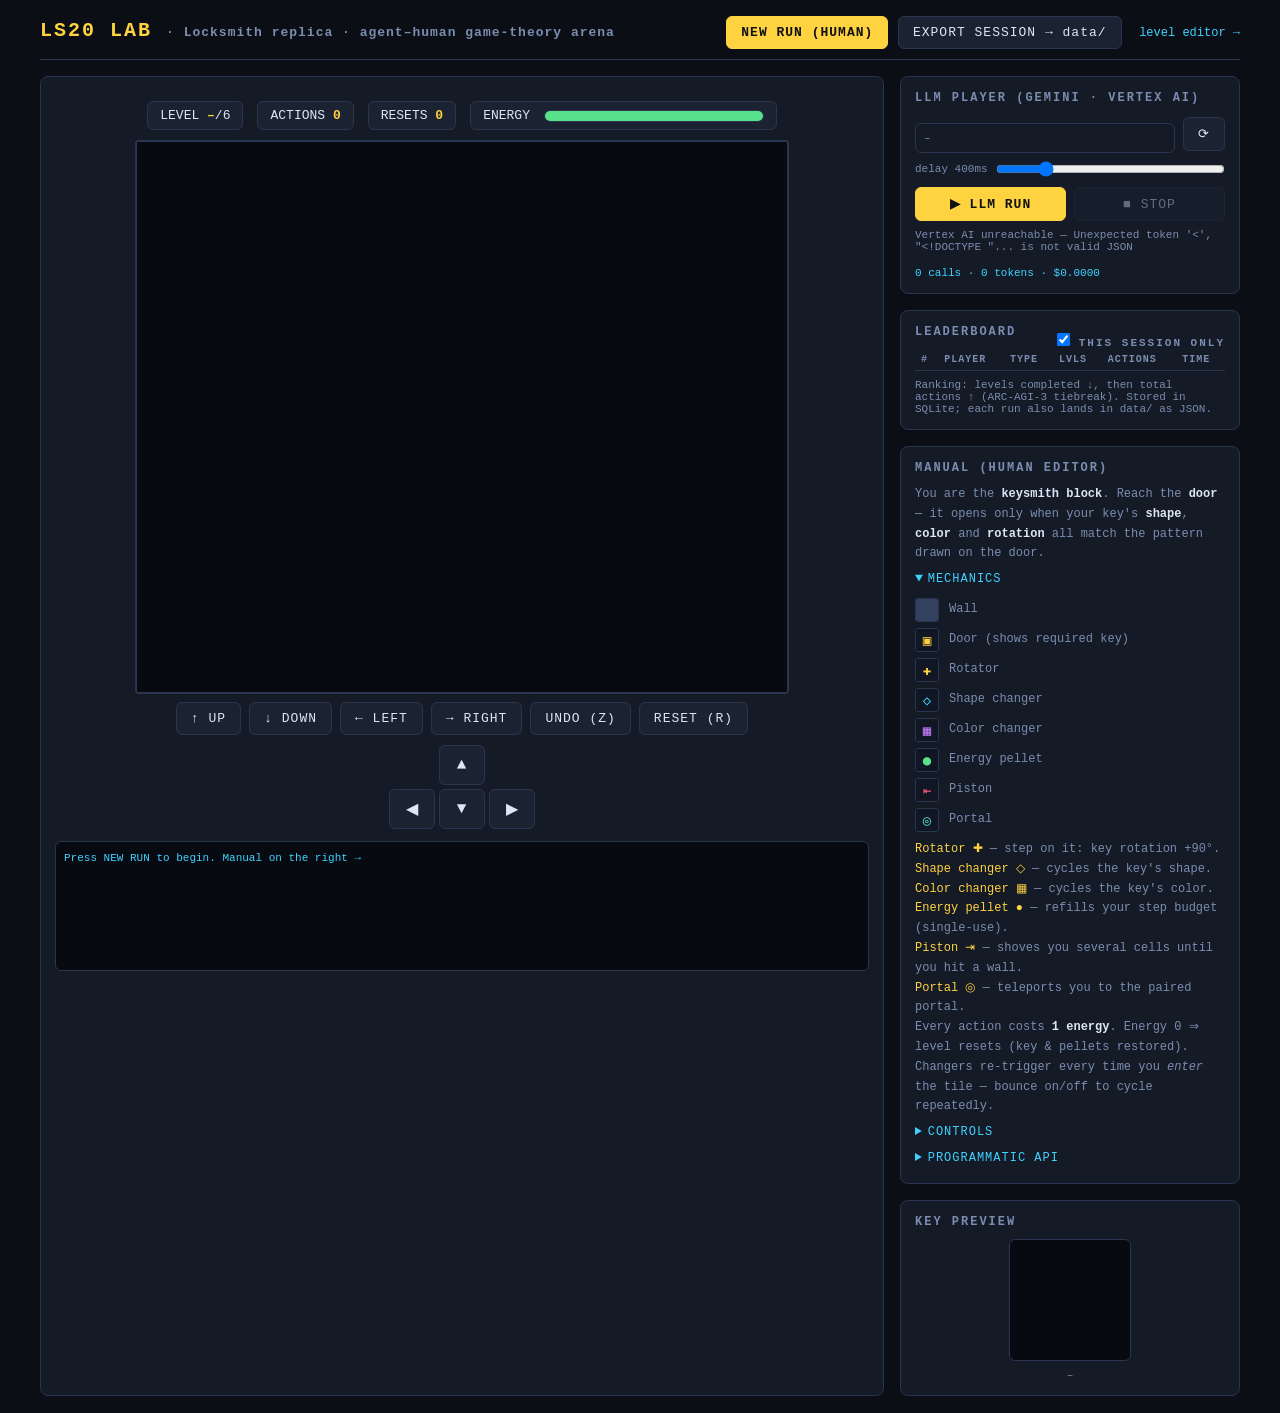
==== src/static/index.html @ 27079bb3 "Add LS20 Lab source, docs, and .gitignore Game arena (Flask server, engine, editor), level pack, and" ====
<!DOCTYPE html>
<html lang="en">
<head>
<meta charset="UTF-8">
<meta name="viewport" content="width=device-width, initial-scale=1.0">
<title>LS20 Lab — Locksmith Replica · Human vs LLM Arena</title>
<link rel="stylesheet" href="style.css">
</head>
<body>
<div class="wrap">
  <header>
    <h1>LS20&nbsp;LAB <span>· Locksmith replica · agent–human game-theory arena</span></h1>
    <div>
      <button id="btnNewRun" class="primary">NEW RUN (HUMAN)</button>
      <button id="btnExport">EXPORT SESSION → data/</button>
      <a class="nav" href="editor.html" style="color:var(--accent2);text-decoration:none;font-size:12px;margin-left:8px">level editor →</a>
    </div>
  </header>

  <div class="panel">
    <div class="hud">
      <div class="chip">LEVEL <b id="hudLevel">–</b>/<span id="hudMax">6</span></div>
      <div class="chip">ACTIONS <b id="hudActions">0</b></div>
      <div class="chip">RESETS <b id="hudResets">0</b></div>
      <div class="chip">ENERGY <div id="energybar" style="display:inline-block;vertical-align:middle;margin-left:6px;"><div id="energyfill"></div></div></div>
    </div>
    <canvas id="board" width="650" height="550"></canvas>
    <div class="controls">
      <button data-act="UP">↑ UP</button><button data-act="DOWN">↓ DOWN</button>
      <button data-act="LEFT">← LEFT</button><button data-act="RIGHT">→ RIGHT</button>
      <button id="btnUndo">UNDO (Z)</button><button id="btnReset">RESET (R)</button>
    </div>
    <div class="dpad">
      <button class="u" data-act="UP">▲</button><button class="l" data-act="LEFT">◀</button>
      <button class="d" data-act="DOWN">▼</button><button class="r" data-act="RIGHT">▶</button>
    </div>
    <div id="log" style="margin-top:12px"></div>
  </div>

  <div class="right-col">
    <div class="panel">
      <h2>LLM Player (Gemini · Vertex AI)</h2>
      <div style="display:flex;gap:8px;align-items:center;flex-wrap:wrap">
        <div id="olModelLabel" class="small" style="flex:1;min-width:140px;padding:8px;border:1px solid var(--line);border-radius:6px">–</div>
        <button id="olRefresh" title="recheck Vertex AI status">⟳</button>
      </div>
      <div style="display:flex;gap:8px;margin-top:8px;align-items:center">
        <label class="small" style="margin:0">delay <span id="olDelayVal">400</span>ms</label>
        <input id="olDelay" type="range" min="0" max="2000" step="100" value="400" style="flex:1">
      </div>
      <div style="display:flex;gap:8px;margin-top:10px">
        <button id="olStart" class="primary" style="flex:1">▶ LLM RUN</button>
        <button id="olStop" disabled style="flex:1">■ STOP</button>
      </div>
      <div class="small" id="olStatus">Vertex AI status: checking…</div>
      <div class="small" id="olThought" style="max-height:64px;overflow:hidden;color:var(--accent2)"></div>
      <div class="small" id="olUsage" style="margin-top:6px;color:var(--accent2)">0 calls · 0 tokens · $0.0000</div>
    </div>

    <div class="panel">
      <h2>Leaderboard <label class="small" style="float:right"><input type="checkbox" id="lbSession" checked> this session only</label></h2>
      <table id="lb"><thead><tr><th>#</th><th>Player</th><th>Type</th><th>Lvls</th><th>Actions</th><th>Time</th></tr></thead><tbody></tbody></table>
      <div class="small">Ranking: levels completed ↓, then total actions ↑ (ARC-AGI-3 tiebreak). Stored in SQLite; each run also lands in <code>data/</code> as JSON.</div>
    </div>

    <div class="panel">
      <h2>Manual (human editor)</h2>
      <div class="manual">
        You are the <b>keysmith block</b>. Reach the <b>door</b> — it opens only when your key's
        <b>shape</b>, <b>color</b> and <b>rotation</b> all match the pattern drawn on the door.
        <details open><summary>MECHANICS</summary>
          <div class="legend" id="legend"></div>
          <div style="margin-top:8px">
            <span class="k">Rotator ✚</span> — step on it: key rotation +90°.<br>
            <span class="k">Shape changer ◇</span> — cycles the key's shape.<br>
            <span class="k">Color changer ▦</span> — cycles the key's color.<br>
            <span class="k">Energy pellet ●</span> — refills your step budget (single-use).<br>
            <span class="k">Piston ⇥</span> — shoves you several cells until you hit a wall.<br>
            <span class="k">Portal ◎</span> — teleports you to the paired portal.<br>
            Every action costs <b>1 energy</b>. Energy 0 ⇒ level resets (key & pellets restored).
            Changers re-trigger every time you <i>enter</i> the tile — bounce on/off to cycle repeatedly.
          </div>
        </details>
        <details><summary>CONTROLS</summary>
          Arrow keys / WASD / buttons. <b>Z</b> undo · <b>R</b> reset level.
        </details>
        <details><summary>PROGRAMMATIC API</summary>
          <code>window.LS20.getState()</code> → JSON observation<br>
          <code>window.LS20.step("UP")</code> → {frame, result}<br>
          <code>window.LS20.startRun(name, "llm", model)</code>,
          <code>window.LS20.reset()</code>
        </details>
      </div>
    </div>

    <div class="panel">
      <h2>Key preview</h2>
      <canvas id="keyPreview" width="120" height="120" style="display:block;margin:0 auto;border:1px solid var(--line);border-radius:6px;background:var(--void)"></canvas>
      <div class="small" style="text-align:center" id="keyDesc">–</div>
    </div>
  </div>
</div>

<dialog id="dlgStart">
  <h2 style="color:var(--accent);letter-spacing:2px;margin-bottom:12px">NEW HUMAN RUN</h2>
  <label>Player name</label>
  <input id="inName" placeholder="e.g. Olek" maxlength="24">
  <div style="display:flex;gap:8px;justify-content:flex-end">
    <button id="btnCancel">Cancel</button><button id="btnGo" class="primary">Start</button>
  </div>
</dialog>

<dialog id="dlgWin">
  <h2 style="color:var(--good);letter-spacing:2px;margin-bottom:12px">RUN COMPLETE 🎉</h2>
  <div id="winStats" style="line-height:1.8;font-size:14px"></div>
  <div style="display:flex;gap:8px;justify-content:flex-end;margin-top:14px">
    <button id="btnWinClose" class="primary">Close</button>
  </div>
</dialog>

<script src="shapes.js"></script>
<script src="engine.js"></script>
<script src="client.js"></script>
</body>
</html>
---- src/static/style.css ----
:root{
    --bg:#0b0e14; --panel:#141a26; --panel2:#1b2333; --line:#2a3550;
    --ink:#dce6f5; --dim:#7b8db0; --accent:#ffd23f; --accent2:#3fd2ff;
    --good:#59e08b; --bad:#ff5d73;
    --c0:#e8534a; --c1:#4a90e8; --c2:#59e08b; --c3:#e8b84a;
    --wall:#33415e; --floor:#101624; --void:#070a10;
    font-family:"Courier New", ui-monospace, monospace;
  }
  *{box-sizing:border-box; margin:0; padding:0;}
  body{background:var(--bg); color:var(--ink); min-height:100vh; padding:16px;}
  h1{font-size:20px; letter-spacing:2px; color:var(--accent);}
  h1 span{color:var(--dim); font-size:13px; letter-spacing:1px;}
  .wrap{max-width:1200px; margin:0 auto; display:grid; grid-template-columns:minmax(420px,1fr) 340px; gap:16px;}
  header{grid-column:1/-1; display:flex; justify-content:space-between; align-items:baseline; border-bottom:1px solid var(--line); padding-bottom:10px;}
  .panel{background:var(--panel); border:1px solid var(--line); border-radius:8px; padding:14px;}
  .panel h2{font-size:12px; letter-spacing:2px; text-transform:uppercase; color:var(--dim); margin-bottom:10px;}
  #board{display:block; margin:0 auto; image-rendering:pixelated; background:var(--void); border:2px solid var(--line); border-radius:4px; max-width:100%;}
  .hud{display:flex; gap:14px; justify-content:center; align-items:center; margin:10px 0; flex-wrap:wrap;}
  .hud .chip{background:var(--panel2); border:1px solid var(--line); border-radius:6px; padding:6px 12px; font-size:13px;}
  .hud .chip b{color:var(--accent);}
  #energybar{width:220px; height:12px; background:var(--panel2); border:1px solid var(--line); border-radius:6px; overflow:hidden;}
  #energyfill{height:100%; background:var(--good); width:100%; transition:width .12s;}
  .controls{display:flex; gap:8px; justify-content:center; flex-wrap:wrap; margin-top:8px;}
  button{font-family:inherit; background:var(--panel2); color:var(--ink); border:1px solid var(--line); border-radius:6px; padding:8px 14px; cursor:pointer; font-size:13px; letter-spacing:1px;}
  button:hover{border-color:var(--accent); color:var(--accent);}
  button.primary{background:var(--accent); color:#111; border-color:var(--accent); font-weight:bold;}
  button.primary:hover{filter:brightness(1.1); color:#111;}
  button:disabled{opacity:.4; cursor:not-allowed;}
  .dpad{display:grid; grid-template-columns:repeat(3,46px); grid-template-rows:repeat(2,40px); gap:4px; justify-content:center; margin-top:10px;}
  .dpad button{padding:0; font-size:16px;}
  .dpad .u{grid-column:2; grid-row:1;} .dpad .l{grid-column:1; grid-row:2;}
  .dpad .d{grid-column:2; grid-row:2;} .dpad .r{grid-column:3; grid-row:2;}
  table{width:100%; border-collapse:collapse; font-size:12px;}
  th,td{padding:5px 6px; text-align:left; border-bottom:1px solid var(--line);}
  th{color:var(--dim); text-transform:uppercase; font-size:10px; letter-spacing:1px;}
  tr.me td{color:var(--accent);}
  .tag{display:inline-block; padding:1px 6px; border-radius:4px; font-size:10px; letter-spacing:1px;}
  .tag.human{background:#1f3b2b; color:var(--good);} .tag.llm{background:#3b1f2b; color:var(--bad);}
  #log{height:130px; overflow-y:auto; background:var(--void); border:1px solid var(--line); border-radius:6px; padding:8px; font-size:11px; color:var(--dim); line-height:1.5;}
  #log .ev{color:var(--accent2);} #log .win{color:var(--good);} #log .die{color:var(--bad);}
  .manual{font-size:12px; line-height:1.65; color:var(--dim);}
  .manual b{color:var(--ink);}
  .manual .k{color:var(--accent);}
  details{margin-top:6px;} summary{cursor:pointer; color:var(--accent2); font-size:12px; letter-spacing:1px;}
  .legend{display:grid; grid-template-columns:24px 1fr; gap:6px 10px; align-items:center; margin-top:8px;}
  .legend canvas{border:1px solid var(--line); border-radius:3px;}
  dialog{background:var(--panel); color:var(--ink); border:1px solid var(--accent); border-radius:10px; padding:24px; max-width:420px;}
  dialog::backdrop{background:rgba(0,0,0,.75);}
  dialog input, dialog select{width:100%; margin:6px 0 14px; padding:8px; background:var(--void); border:1px solid var(--line); border-radius:6px; color:var(--ink); font-family:inherit;}
  .right-col{display:flex; flex-direction:column; gap:16px;}
  .small{font-size:11px; color:var(--dim); margin-top:8px;}
  @media(max-width:820px){.wrap{grid-template-columns:1fr;}}
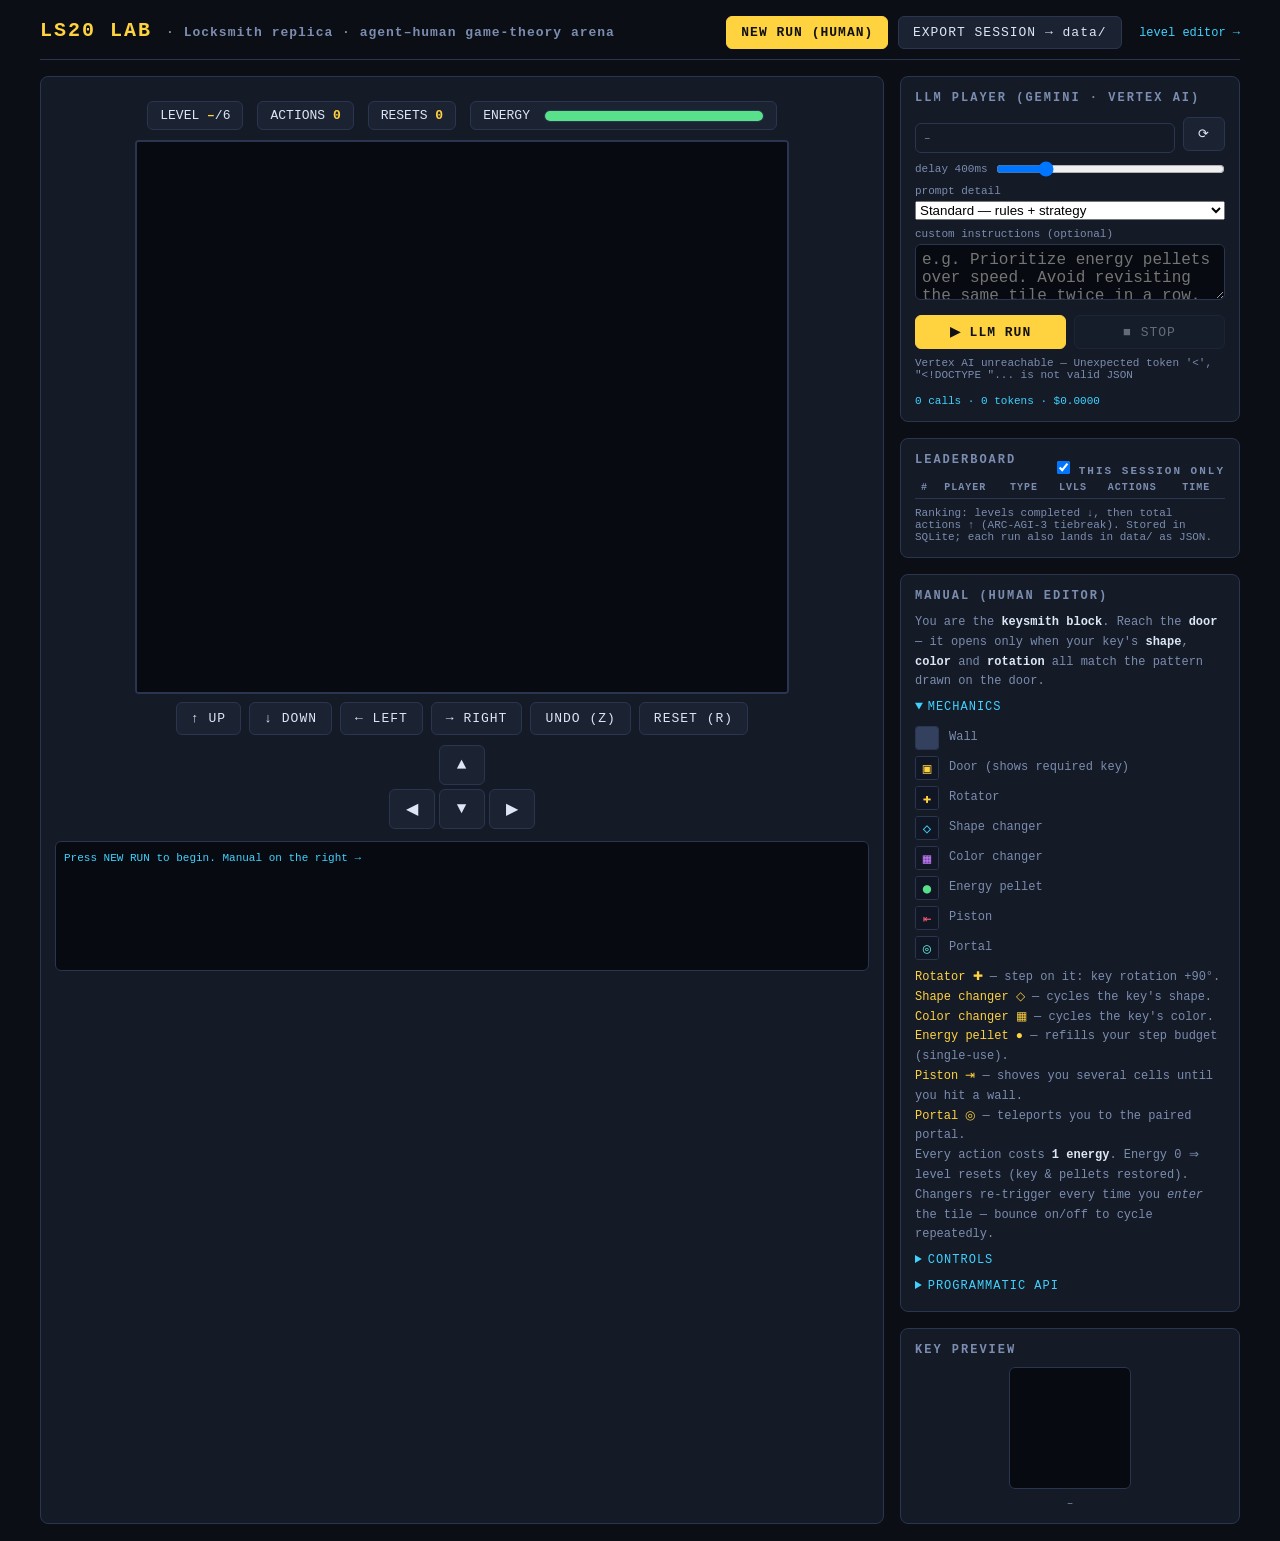
==== commit 3ef015cd: "Add LLM prompt presets, operator custom instructions, and visible thoughts Prompt detail now has 3 p" ====
--- a/src/static/index.html
+++ b/src/static/index.html
@@ -48,12 +48,25 @@
         <label class="small" style="margin:0">delay <span id="olDelayVal">400</span>ms</label>
         <input id="olDelay" type="range" min="0" max="2000" step="100" value="400" style="flex:1">
       </div>
+      <div style="margin-top:8px">
+        <label class="small" style="margin:0 0 4px;display:block">prompt detail</label>
+        <select id="olPreset" style="width:100%">
+          <option value="minimal">Minimal — bare rules, terse</option>
+          <option value="standard" selected>Standard — rules + strategy</option>
+          <option value="detailed">Detailed — full strategy + caveats</option>
+        </select>
+      </div>
+      <div style="margin-top:8px">
+        <label class="small" style="margin:0 0 4px;display:block">custom instructions (optional)</label>
+        <textarea id="olCustomInstructions" placeholder="e.g. Prioritize energy pellets over speed. Avoid revisiting the same tile twice in a row."
+          style="width:100%;min-height:56px;resize:vertical;font:inherit;background:var(--void);color:inherit;border:1px solid var(--line);border-radius:6px;padding:6px"></textarea>
+      </div>
       <div style="display:flex;gap:8px;margin-top:10px">
         <button id="olStart" class="primary" style="flex:1">▶ LLM RUN</button>
         <button id="olStop" disabled style="flex:1">■ STOP</button>
       </div>
       <div class="small" id="olStatus">Vertex AI status: checking…</div>
-      <div class="small" id="olThought" style="max-height:64px;overflow:hidden;color:var(--accent2)"></div>
+      <div class="small" id="olThought" style="max-height:120px;overflow:auto;color:var(--accent2);white-space:pre-wrap"></div>
       <div class="small" id="olUsage" style="margin-top:6px;color:var(--accent2)">0 calls · 0 tokens · $0.0000</div>
     </div>
 
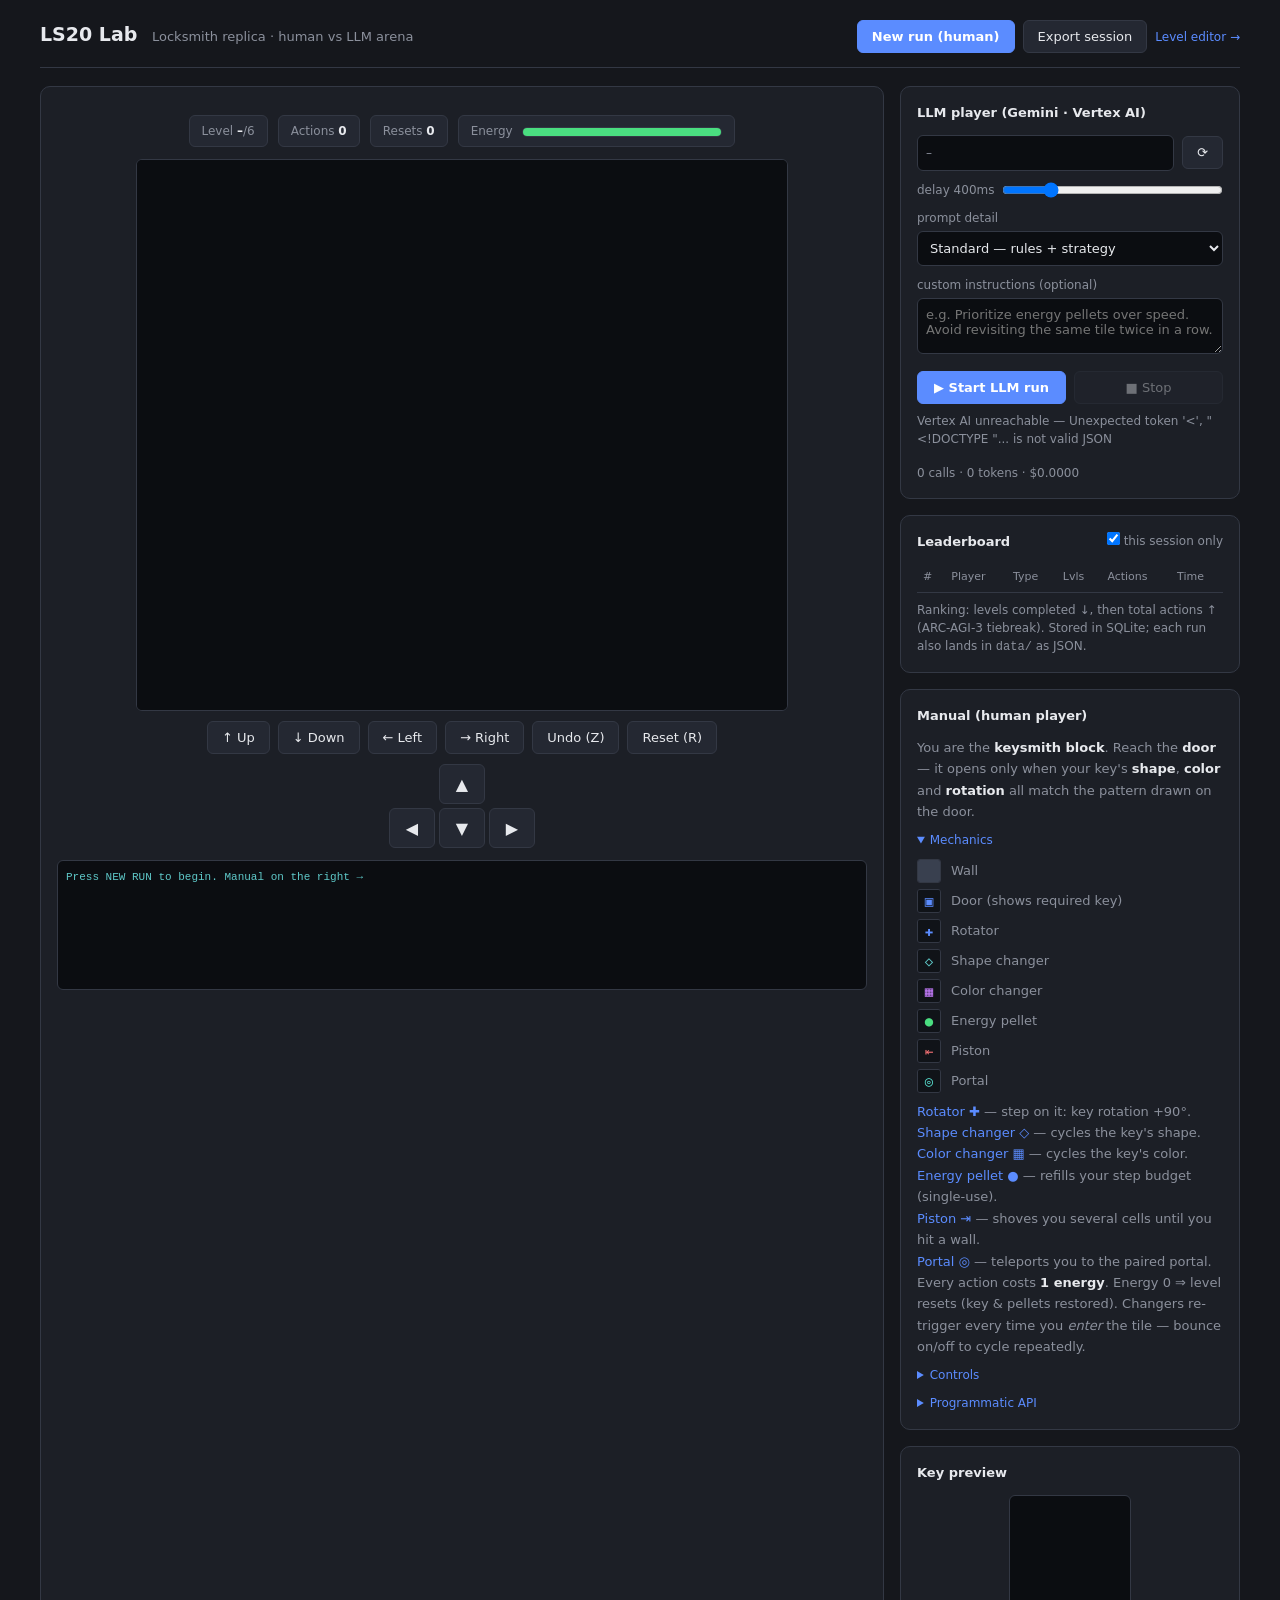
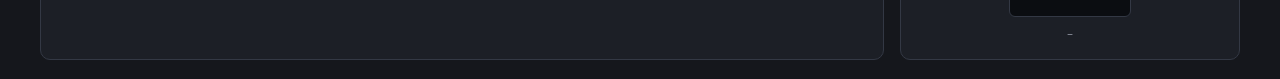
==== commit 6d28bf25: "Simplify visual design — neutral palette, no all-caps/letter-spacing Replaces the neon yellow/cyan t" ====
--- a/src/static/index.html
+++ b/src/static/index.html
@@ -9,79 +9,81 @@
 <body>
 <div class="wrap">
   <header>
-    <h1>LS20&nbsp;LAB <span>· Locksmith replica · agent–human game-theory arena</span></h1>
-    <div>
-      <button id="btnNewRun" class="primary">NEW RUN (HUMAN)</button>
-      <button id="btnExport">EXPORT SESSION → data/</button>
-      <a class="nav" href="editor.html" style="color:var(--accent2);text-decoration:none;font-size:12px;margin-left:8px">level editor →</a>
+    <h1>LS20 Lab <span>Locksmith replica · human vs LLM arena</span></h1>
+    <div class="row">
+      <button id="btnNewRun" class="primary">New run (human)</button>
+      <button id="btnExport">Export session</button>
+      <a class="link" href="editor.html">Level editor →</a>
     </div>
   </header>
 
   <div class="panel">
     <div class="hud">
-      <div class="chip">LEVEL <b id="hudLevel">–</b>/<span id="hudMax">6</span></div>
-      <div class="chip">ACTIONS <b id="hudActions">0</b></div>
-      <div class="chip">RESETS <b id="hudResets">0</b></div>
-      <div class="chip">ENERGY <div id="energybar" style="display:inline-block;vertical-align:middle;margin-left:6px;"><div id="energyfill"></div></div></div>
+      <div class="chip">Level <b id="hudLevel">–</b>/<span id="hudMax">6</span></div>
+      <div class="chip">Actions <b id="hudActions">0</b></div>
+      <div class="chip">Resets <b id="hudResets">0</b></div>
+      <div class="chip">Energy <div id="energybar"><div id="energyfill"></div></div></div>
     </div>
     <canvas id="board" width="650" height="550"></canvas>
     <div class="controls">
-      <button data-act="UP">↑ UP</button><button data-act="DOWN">↓ DOWN</button>
-      <button data-act="LEFT">← LEFT</button><button data-act="RIGHT">→ RIGHT</button>
-      <button id="btnUndo">UNDO (Z)</button><button id="btnReset">RESET (R)</button>
+      <button data-act="UP">↑ Up</button><button data-act="DOWN">↓ Down</button>
+      <button data-act="LEFT">← Left</button><button data-act="RIGHT">→ Right</button>
+      <button id="btnUndo">Undo (Z)</button><button id="btnReset">Reset (R)</button>
     </div>
     <div class="dpad">
       <button class="u" data-act="UP">▲</button><button class="l" data-act="LEFT">◀</button>
       <button class="d" data-act="DOWN">▼</button><button class="r" data-act="RIGHT">▶</button>
     </div>
-    <div id="log" style="margin-top:12px"></div>
+    <div id="log"></div>
   </div>
 
   <div class="right-col">
     <div class="panel">
-      <h2>LLM Player (Gemini · Vertex AI)</h2>
-      <div style="display:flex;gap:8px;align-items:center;flex-wrap:wrap">
-        <div id="olModelLabel" class="small" style="flex:1;min-width:140px;padding:8px;border:1px solid var(--line);border-radius:6px">–</div>
+      <h2>LLM player (Gemini · Vertex AI)</h2>
+      <div class="row">
+        <div id="olModelLabel" class="box small grow" style="margin-top:0">–</div>
         <button id="olRefresh" title="recheck Vertex AI status">⟳</button>
       </div>
-      <div style="display:flex;gap:8px;margin-top:8px;align-items:center">
-        <label class="small" style="margin:0">delay <span id="olDelayVal">400</span>ms</label>
-        <input id="olDelay" type="range" min="0" max="2000" step="100" value="400" style="flex:1">
+      <div class="row">
+        <label class="small" style="margin-top:0">delay <span id="olDelayVal">400</span>ms</label>
+        <input id="olDelay" class="grow" type="range" min="0" max="2000" step="100" value="400">
       </div>
-      <div style="margin-top:8px">
-        <label class="small" style="margin:0 0 4px;display:block">prompt detail</label>
-        <select id="olPreset" style="width:100%">
+      <div class="field">
+        <label>prompt detail</label>
+        <select id="olPreset">
           <option value="minimal">Minimal — bare rules, terse</option>
           <option value="standard" selected>Standard — rules + strategy</option>
           <option value="detailed">Detailed — full strategy + caveats</option>
         </select>
       </div>
-      <div style="margin-top:8px">
-        <label class="small" style="margin:0 0 4px;display:block">custom instructions (optional)</label>
-        <textarea id="olCustomInstructions" placeholder="e.g. Prioritize energy pellets over speed. Avoid revisiting the same tile twice in a row."
-          style="width:100%;min-height:56px;resize:vertical;font:inherit;background:var(--void);color:inherit;border:1px solid var(--line);border-radius:6px;padding:6px"></textarea>
+      <div class="field">
+        <label>custom instructions (optional)</label>
+        <textarea id="olCustomInstructions" placeholder="e.g. Prioritize energy pellets over speed. Avoid revisiting the same tile twice in a row."></textarea>
       </div>
-      <div style="display:flex;gap:8px;margin-top:10px">
-        <button id="olStart" class="primary" style="flex:1">▶ LLM RUN</button>
-        <button id="olStop" disabled style="flex:1">■ STOP</button>
+      <div class="row">
+        <button id="olStart" class="primary grow">▶ Start LLM run</button>
+        <button id="olStop" class="grow" disabled>■ Stop</button>
       </div>
       <div class="small" id="olStatus">Vertex AI status: checking…</div>
-      <div class="small" id="olThought" style="max-height:120px;overflow:auto;color:var(--accent2);white-space:pre-wrap"></div>
-      <div class="small" id="olUsage" style="margin-top:6px;color:var(--accent2)">0 calls · 0 tokens · $0.0000</div>
+      <div class="small mono" id="olThought" style="max-height:120px;overflow:auto"></div>
+      <div class="small" id="olUsage">0 calls · 0 tokens · $0.0000</div>
     </div>
 
     <div class="panel">
-      <h2>Leaderboard <label class="small" style="float:right"><input type="checkbox" id="lbSession" checked> this session only</label></h2>
-      <table id="lb"><thead><tr><th>#</th><th>Player</th><th>Type</th><th>Lvls</th><th>Actions</th><th>Time</th></tr></thead><tbody></tbody></table>
+      <div class="row between">
+        <h2 style="margin-bottom:0">Leaderboard</h2>
+        <label class="small" style="margin-top:0"><input type="checkbox" id="lbSession" checked> this session only</label>
+      </div>
+      <table id="lb" style="margin-top:12px"><thead><tr><th>#</th><th>Player</th><th>Type</th><th>Lvls</th><th>Actions</th><th>Time</th></tr></thead><tbody></tbody></table>
       <div class="small">Ranking: levels completed ↓, then total actions ↑ (ARC-AGI-3 tiebreak). Stored in SQLite; each run also lands in <code>data/</code> as JSON.</div>
     </div>
 
     <div class="panel">
-      <h2>Manual (human editor)</h2>
+      <h2>Manual (human player)</h2>
       <div class="manual">
         You are the <b>keysmith block</b>. Reach the <b>door</b> — it opens only when your key's
         <b>shape</b>, <b>color</b> and <b>rotation</b> all match the pattern drawn on the door.
-        <details open><summary>MECHANICS</summary>
+        <details open><summary>Mechanics</summary>
           <div class="legend" id="legend"></div>
           <div style="margin-top:8px">
             <span class="k">Rotator ✚</span> — step on it: key rotation +90°.<br>
@@ -94,10 +96,10 @@
             Changers re-trigger every time you <i>enter</i> the tile — bounce on/off to cycle repeatedly.
           </div>
         </details>
-        <details><summary>CONTROLS</summary>
+        <details><summary>Controls</summary>
           Arrow keys / WASD / buttons. <b>Z</b> undo · <b>R</b> reset level.
         </details>
-        <details><summary>PROGRAMMATIC API</summary>
+        <details><summary>Programmatic API</summary>
           <code>window.LS20.getState()</code> → JSON observation<br>
           <code>window.LS20.step("UP")</code> → {frame, result}<br>
           <code>window.LS20.startRun(name, "llm", model)</code>,
@@ -108,25 +110,25 @@
 
     <div class="panel">
       <h2>Key preview</h2>
-      <canvas id="keyPreview" width="120" height="120" style="display:block;margin:0 auto;border:1px solid var(--line);border-radius:6px;background:var(--void)"></canvas>
-      <div class="small" style="text-align:center" id="keyDesc">–</div>
+      <canvas id="keyPreview" width="120" height="120" style="display:block;margin:0 auto;background:var(--void);border:1px solid var(--line);border-radius:6px"></canvas>
+      <div class="small center-text" id="keyDesc">–</div>
     </div>
   </div>
 </div>
 
 <dialog id="dlgStart">
-  <h2 style="color:var(--accent);letter-spacing:2px;margin-bottom:12px">NEW HUMAN RUN</h2>
+  <h2>New human run</h2>
   <label>Player name</label>
   <input id="inName" placeholder="e.g. Olek" maxlength="24">
-  <div style="display:flex;gap:8px;justify-content:flex-end">
+  <div class="row end">
     <button id="btnCancel">Cancel</button><button id="btnGo" class="primary">Start</button>
   </div>
 </dialog>
 
 <dialog id="dlgWin">
-  <h2 style="color:var(--good);letter-spacing:2px;margin-bottom:12px">RUN COMPLETE 🎉</h2>
+  <h2 style="color:var(--good)">Run complete 🎉</h2>
   <div id="winStats" style="line-height:1.8;font-size:14px"></div>
-  <div style="display:flex;gap:8px;justify-content:flex-end;margin-top:14px">
+  <div class="row end" style="margin-top:14px">
     <button id="btnWinClose" class="primary">Close</button>
   </div>
 </dialog>
--- a/src/static/style.css
+++ b/src/static/style.css
@@ -1,52 +1,71 @@
 :root{
-    --bg:#0b0e14; --panel:#141a26; --panel2:#1b2333; --line:#2a3550;
-    --ink:#dce6f5; --dim:#7b8db0; --accent:#ffd23f; --accent2:#3fd2ff;
-    --good:#59e08b; --bad:#ff5d73;
-    --c0:#e8534a; --c1:#4a90e8; --c2:#59e08b; --c3:#e8b84a;
-    --wall:#33415e; --floor:#101624; --void:#070a10;
-    font-family:"Courier New", ui-monospace, monospace;
+    --bg:#15171c; --panel:#1c1f26; --panel2:#242832; --line:#333844;
+    --ink:#e7e9ed; --dim:#8b909c; --accent:#5b8cff; --accent2:#5fc9c9;
+    --good:#4ade80; --bad:#f47174;
+    --c0:#e0655c; --c1:#5b8cff; --c2:#4ade80; --c3:#e0b95c;
+    --wall:#39404f; --floor:#101318; --void:#0b0d11;
+    font-family:system-ui,-apple-system,"Segoe UI",Roboto,sans-serif;
   }
   *{box-sizing:border-box; margin:0; padding:0;}
-  body{background:var(--bg); color:var(--ink); min-height:100vh; padding:16px;}
-  h1{font-size:20px; letter-spacing:2px; color:var(--accent);}
-  h1 span{color:var(--dim); font-size:13px; letter-spacing:1px;}
+  body{background:var(--bg); color:var(--ink); min-height:100vh; padding:20px; line-height:1.5;}
+  code, .mono{font-family:ui-monospace,"SF Mono",Consolas,monospace;}
+  h1{font-size:19px; font-weight:600; color:var(--ink);}
+  h1 span{color:var(--dim); font-size:13px; font-weight:400; margin-left:8px;}
   .wrap{max-width:1200px; margin:0 auto; display:grid; grid-template-columns:minmax(420px,1fr) 340px; gap:16px;}
-  header{grid-column:1/-1; display:flex; justify-content:space-between; align-items:baseline; border-bottom:1px solid var(--line); padding-bottom:10px;}
-  .panel{background:var(--panel); border:1px solid var(--line); border-radius:8px; padding:14px;}
-  .panel h2{font-size:12px; letter-spacing:2px; text-transform:uppercase; color:var(--dim); margin-bottom:10px;}
-  #board{display:block; margin:0 auto; image-rendering:pixelated; background:var(--void); border:2px solid var(--line); border-radius:4px; max-width:100%;}
-  .hud{display:flex; gap:14px; justify-content:center; align-items:center; margin:10px 0; flex-wrap:wrap;}
-  .hud .chip{background:var(--panel2); border:1px solid var(--line); border-radius:6px; padding:6px 12px; font-size:13px;}
-  .hud .chip b{color:var(--accent);}
-  #energybar{width:220px; height:12px; background:var(--panel2); border:1px solid var(--line); border-radius:6px; overflow:hidden;}
+  header{grid-column:1/-1; display:flex; justify-content:space-between; align-items:baseline; border-bottom:1px solid var(--line); padding-bottom:14px; margin-bottom:2px; flex-wrap:wrap; gap:8px;}
+  .panel{background:var(--panel); border:1px solid var(--line); border-radius:10px; padding:16px;}
+  .panel h2{font-size:13px; font-weight:600; color:var(--ink); margin-bottom:12px;}
+  #board{display:block; margin:0 auto; image-rendering:pixelated; background:var(--void); border:1px solid var(--line); border-radius:6px; max-width:100%;}
+  .hud{display:flex; gap:10px; justify-content:center; align-items:center; margin:12px 0; flex-wrap:wrap;}
+  .hud .chip{background:var(--panel2); border:1px solid var(--line); border-radius:6px; padding:6px 12px; font-size:12px; color:var(--dim);}
+  .hud .chip b{color:var(--ink); font-weight:600;}
+  #energybar{width:200px; height:10px; background:var(--panel2); border:1px solid var(--line); border-radius:5px; overflow:hidden; display:inline-block; vertical-align:middle; margin-left:6px;}
   #energyfill{height:100%; background:var(--good); width:100%; transition:width .12s;}
-  .controls{display:flex; gap:8px; justify-content:center; flex-wrap:wrap; margin-top:8px;}
-  button{font-family:inherit; background:var(--panel2); color:var(--ink); border:1px solid var(--line); border-radius:6px; padding:8px 14px; cursor:pointer; font-size:13px; letter-spacing:1px;}
+  .controls{display:flex; gap:8px; justify-content:center; flex-wrap:wrap; margin-top:10px;}
+  button, select, input, textarea{font-family:inherit; font-size:13px;}
+  button{background:var(--panel2); color:var(--ink); border:1px solid var(--line); border-radius:6px; padding:8px 14px; cursor:pointer;}
   button:hover{border-color:var(--accent); color:var(--accent);}
-  button.primary{background:var(--accent); color:#111; border-color:var(--accent); font-weight:bold;}
-  button.primary:hover{filter:brightness(1.1); color:#111;}
+  button.primary{background:var(--accent); color:#fff; border-color:var(--accent); font-weight:600;}
+  button.primary:hover{filter:brightness(1.08); color:#fff;}
   button:disabled{opacity:.4; cursor:not-allowed;}
   .dpad{display:grid; grid-template-columns:repeat(3,46px); grid-template-rows:repeat(2,40px); gap:4px; justify-content:center; margin-top:10px;}
   .dpad button{padding:0; font-size:16px;}
   .dpad .u{grid-column:2; grid-row:1;} .dpad .l{grid-column:1; grid-row:2;}
   .dpad .d{grid-column:2; grid-row:2;} .dpad .r{grid-column:3; grid-row:2;}
   table{width:100%; border-collapse:collapse; font-size:12px;}
-  th,td{padding:5px 6px; text-align:left; border-bottom:1px solid var(--line);}
-  th{color:var(--dim); text-transform:uppercase; font-size:10px; letter-spacing:1px;}
+  th,td{padding:6px; text-align:left; border-bottom:1px solid var(--line);}
+  th{color:var(--dim); font-weight:500; font-size:11px;}
   tr.me td{color:var(--accent);}
-  .tag{display:inline-block; padding:1px 6px; border-radius:4px; font-size:10px; letter-spacing:1px;}
-  .tag.human{background:#1f3b2b; color:var(--good);} .tag.llm{background:#3b1f2b; color:var(--bad);}
-  #log{height:130px; overflow-y:auto; background:var(--void); border:1px solid var(--line); border-radius:6px; padding:8px; font-size:11px; color:var(--dim); line-height:1.5;}
+  .tag{display:inline-block; padding:1px 7px; border-radius:10px; font-size:10px;}
+  .tag.human{background:#1c3428; color:var(--good);} .tag.llm{background:#3a1f22; color:var(--bad);}
+  #log{height:130px; overflow-y:auto; background:var(--void); border:1px solid var(--line); border-radius:6px; padding:8px; font-size:11px; color:var(--dim); line-height:1.6; font-family:ui-monospace,Consolas,monospace; margin-top:12px;}
   #log .ev{color:var(--accent2);} #log .win{color:var(--good);} #log .die{color:var(--bad);}
-  .manual{font-size:12px; line-height:1.65; color:var(--dim);}
-  .manual b{color:var(--ink);}
+  .manual{font-size:13px; line-height:1.65; color:var(--dim);}
+  .manual b{color:var(--ink); font-weight:600;}
   .manual .k{color:var(--accent);}
-  details{margin-top:6px;} summary{cursor:pointer; color:var(--accent2); font-size:12px; letter-spacing:1px;}
+  details{margin-top:8px;} summary{cursor:pointer; color:var(--accent); font-size:12px; font-weight:500;}
   .legend{display:grid; grid-template-columns:24px 1fr; gap:6px 10px; align-items:center; margin-top:8px;}
   .legend canvas{border:1px solid var(--line); border-radius:3px;}
-  dialog{background:var(--panel); color:var(--ink); border:1px solid var(--accent); border-radius:10px; padding:24px; max-width:420px;}
-  dialog::backdrop{background:rgba(0,0,0,.75);}
+  dialog{background:var(--panel); color:var(--ink); border:1px solid var(--line); border-radius:10px; padding:24px; max-width:420px;}
+  dialog::backdrop{background:rgba(0,0,0,.6);}
+  dialog h2{font-size:16px; font-weight:600; margin-bottom:14px;}
   dialog input, dialog select{width:100%; margin:6px 0 14px; padding:8px; background:var(--void); border:1px solid var(--line); border-radius:6px; color:var(--ink); font-family:inherit;}
   .right-col{display:flex; flex-direction:column; gap:16px;}
-  .small{font-size:11px; color:var(--dim); margin-top:8px;}
+  .small{font-size:12px; color:var(--dim); margin-top:8px;}
+
+  /* layout utilities — small, reusable, avoid ad-hoc inline styles */
+  .row{display:flex; gap:8px; align-items:center; flex-wrap:wrap;}
+  .row + .row, .field + .field, .field + .row, .row + .field{margin-top:10px;}
+  .field label{display:block; font-size:12px; color:var(--dim); margin-bottom:4px;}
+  .grow{flex:1; min-width:140px;}
+  .end{justify-content:flex-end;}
+  .between{justify-content:space-between;}
+  .center-text{text-align:center;}
+  .box{padding:8px; border:1px solid var(--line); border-radius:6px; background:var(--void);}
+  select, textarea{width:100%; background:var(--void); color:var(--ink); border:1px solid var(--line); border-radius:6px; padding:8px;}
+  textarea{resize:vertical; min-height:56px;}
+  select:focus, textarea:focus, input:focus{outline:none; border-color:var(--accent);}
+  a.link{color:var(--accent); text-decoration:none; font-size:12px;}
+  a.link:hover{text-decoration:underline;}
+
   @media(max-width:820px){.wrap{grid-template-columns:1fr;}}
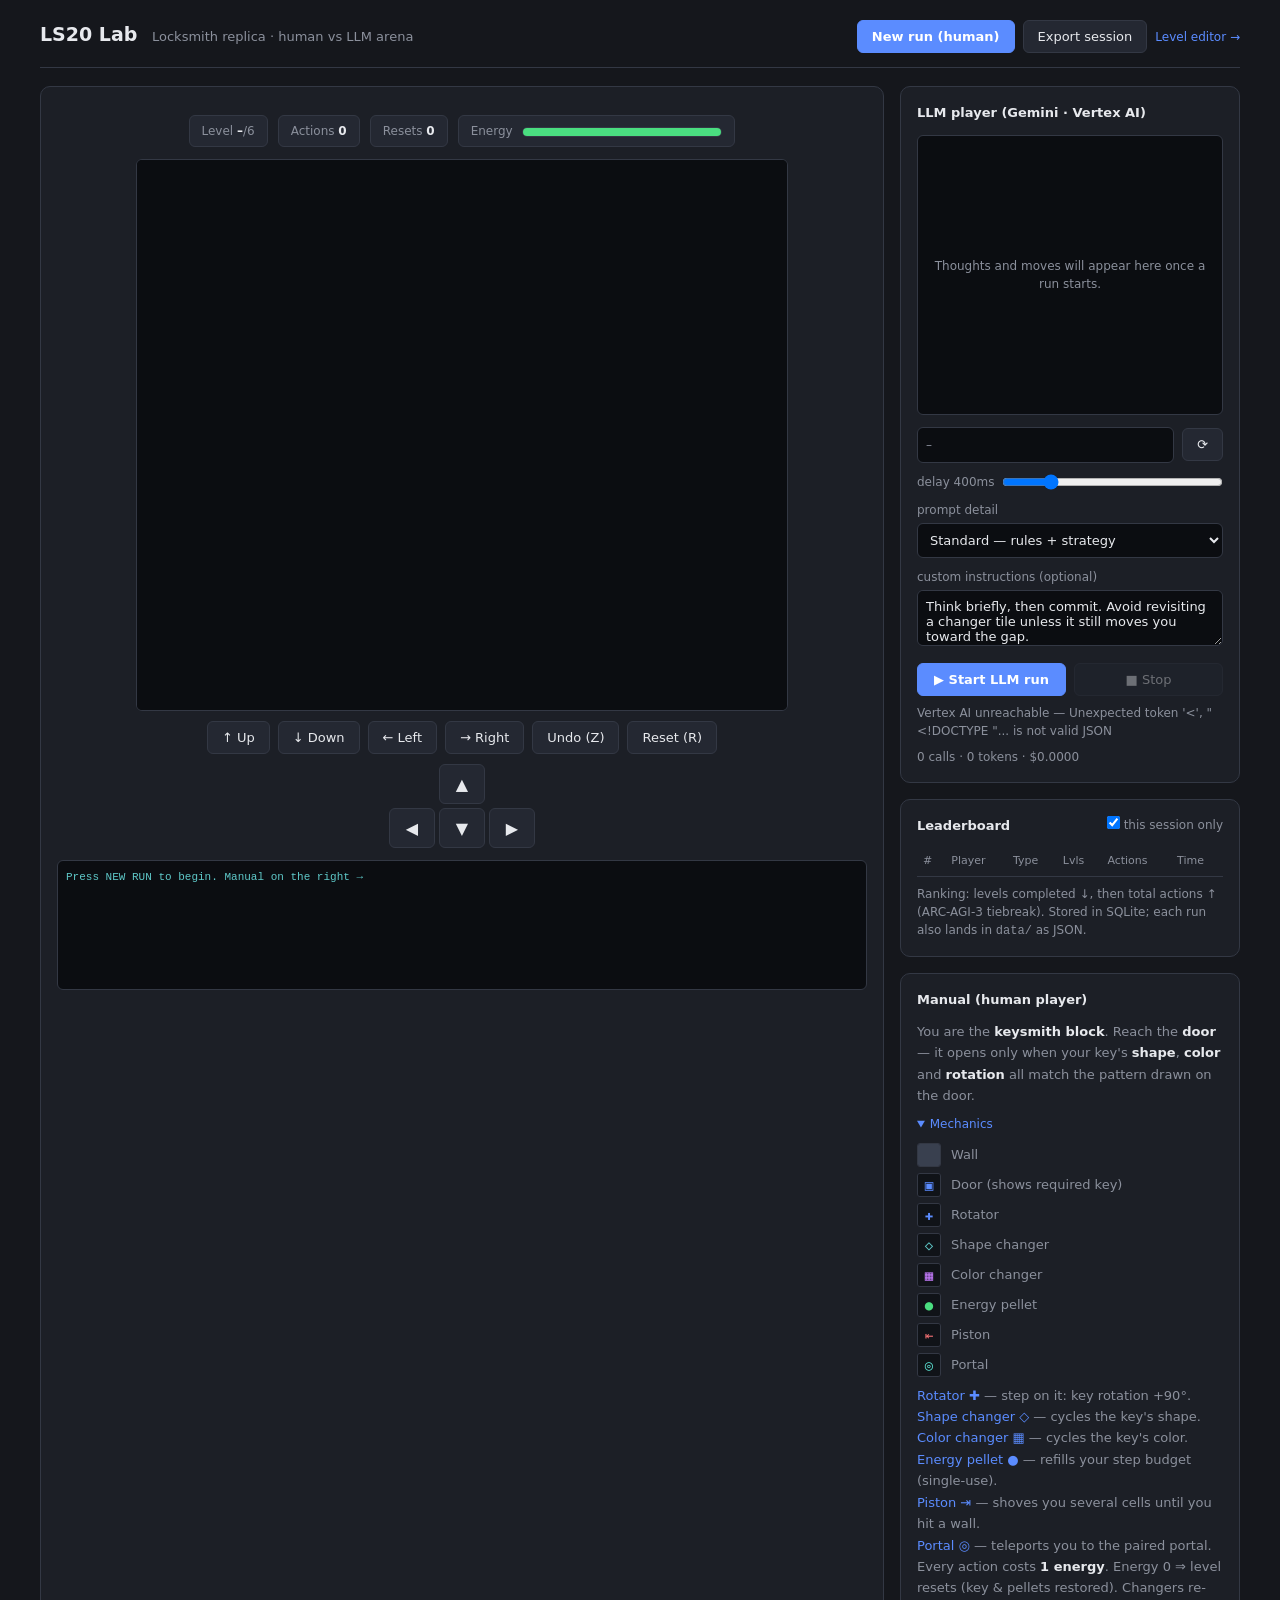
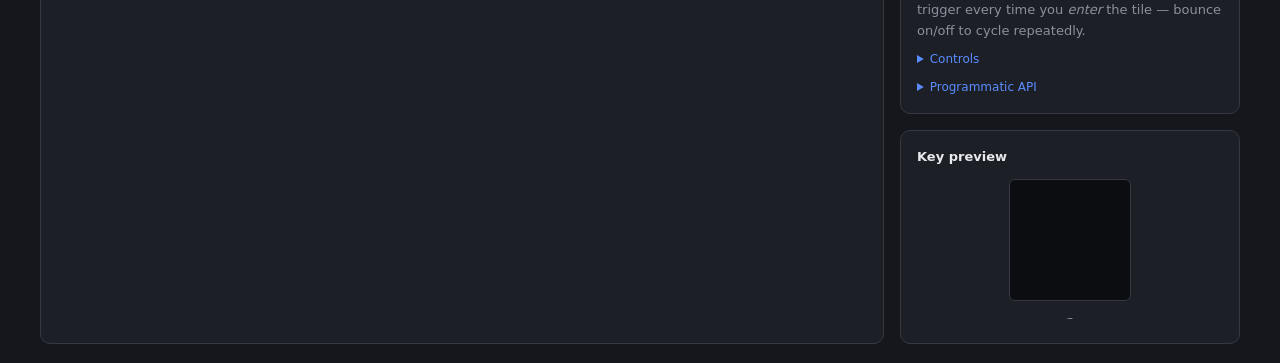
==== commit 86041c1d: "Replace single-line thought preview with a scrolling chat-style log The old #olThought div only show" ====
--- a/src/static/index.html
+++ b/src/static/index.html
@@ -40,7 +40,8 @@
   <div class="right-col">
     <div class="panel">
       <h2>LLM player (Gemini · Vertex AI)</h2>
-      <div class="row">
+      <div id="olLog" class="llmlog"><div class="empty small">Thoughts and moves will appear here once a run starts.</div></div>
+      <div class="row" style="margin-top:12px">
         <div id="olModelLabel" class="box small grow" style="margin-top:0">–</div>
         <button id="olRefresh" title="recheck Vertex AI status">⟳</button>
       </div>
@@ -65,7 +66,6 @@
         <button id="olStop" class="grow" disabled>■ Stop</button>
       </div>
       <div class="small" id="olStatus">Vertex AI status: checking…</div>
-      <div class="small mono" id="olThought" style="max-height:120px;overflow:auto"></div>
       <div class="small" id="olUsage">0 calls · 0 tokens · $0.0000</div>
     </div>
 
--- a/src/static/style.css
+++ b/src/static/style.css
@@ -40,6 +40,15 @@
   .tag.human{background:#1c3428; color:var(--good);} .tag.llm{background:#3a1f22; color:var(--bad);}
   #log{height:130px; overflow-y:auto; background:var(--void); border:1px solid var(--line); border-radius:6px; padding:8px; font-size:11px; color:var(--dim); line-height:1.6; font-family:ui-monospace,Consolas,monospace; margin-top:12px;}
   #log .ev{color:var(--accent2);} #log .win{color:var(--good);} #log .die{color:var(--bad);}
+
+  .llmlog{height:280px; overflow-y:auto; background:var(--void); border:1px solid var(--line); border-radius:6px; padding:10px; display:flex; flex-direction:column; gap:10px;}
+  .llmlog .empty{color:var(--dim); text-align:center; margin:auto;}
+  .llmlog .entry{padding-bottom:8px; border-bottom:1px solid var(--line);}
+  .llmlog .entry:last-child{border-bottom:none; padding-bottom:0;}
+  .llmlog .entry .act{font-family:ui-monospace,Consolas,monospace; font-weight:600; color:var(--accent); font-size:12px;}
+  .llmlog .entry .thought{color:var(--dim); font-size:12px; margin-top:3px; line-height:1.5;}
+  .llmlog .entry.thinking .thought{color:var(--accent2); font-style:italic;}
+  .llmlog .entry.error .thought{color:var(--bad);}
   .manual{font-size:13px; line-height:1.65; color:var(--dim);}
   .manual b{color:var(--ink); font-weight:600;}
   .manual .k{color:var(--accent);}
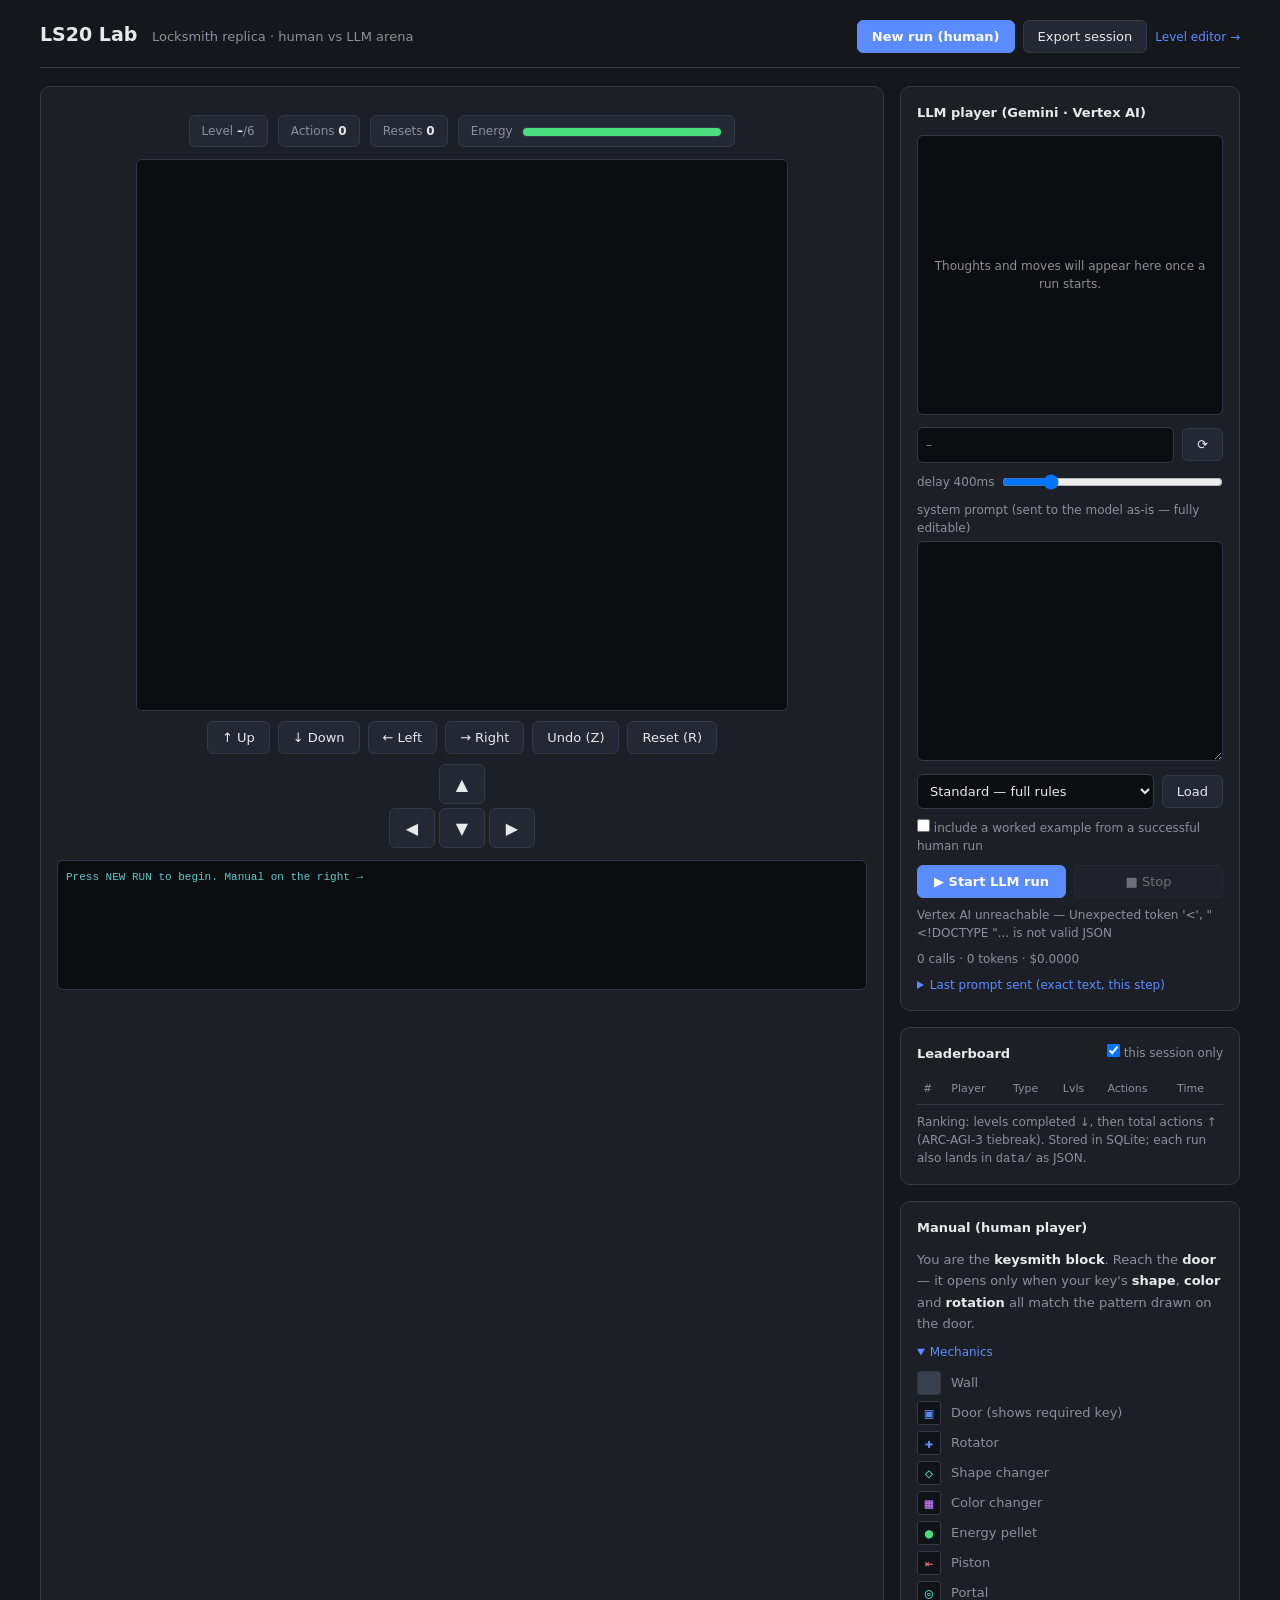
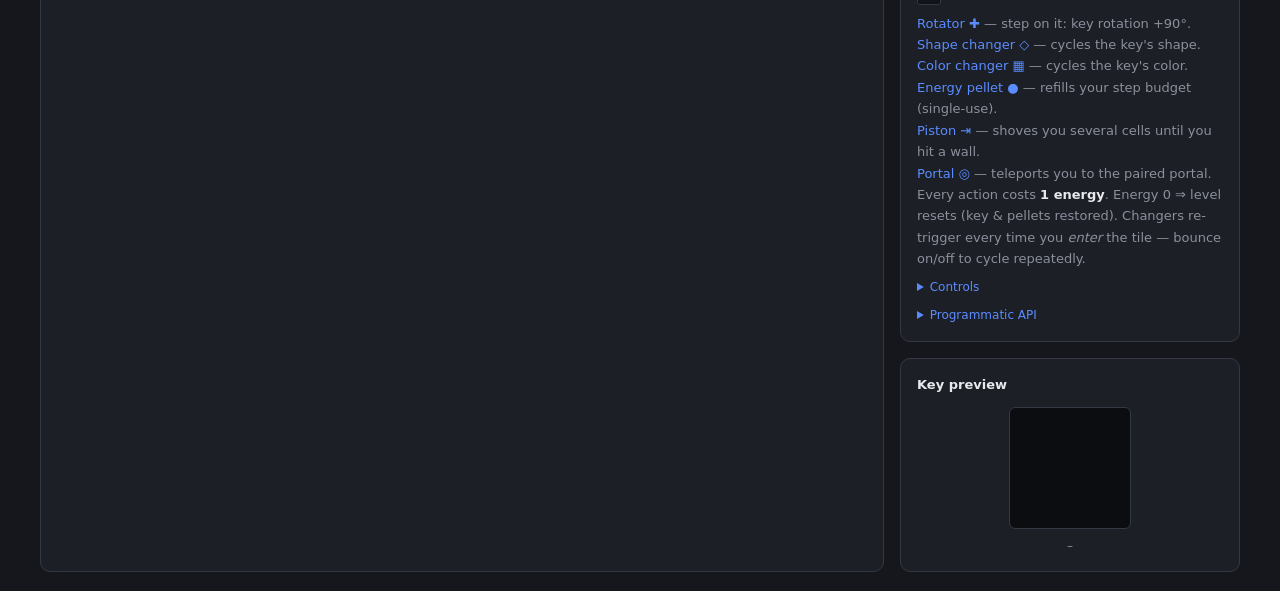
==== commit 9dfb624f: "Replace prompt presets/custom-instructions with a fully editable prompt box This is a benchmark, not" ====
--- a/src/static/index.html
+++ b/src/static/index.html
@@ -50,16 +50,19 @@
         <input id="olDelay" class="grow" type="range" min="0" max="2000" step="100" value="400">
       </div>
       <div class="field">
-        <label>prompt detail</label>
-        <select id="olPreset">
-          <option value="minimal">Minimal — bare rules, terse</option>
-          <option value="standard" selected>Standard — rules + strategy</option>
-          <option value="detailed">Detailed — full strategy + caveats</option>
-        </select>
+        <label>system prompt (sent to the model as-is — fully editable)</label>
+        <textarea id="olSystemPrompt" style="min-height:220px; font-family:ui-monospace,Consolas,monospace; font-size:12px;"></textarea>
+        <div class="row" style="margin-top:6px">
+          <select id="olTemplatePicker" class="grow">
+            <option value="minimal">Minimal — bare rules</option>
+            <option value="standard" selected>Standard — full rules</option>
+            <option value="detailed">Detailed — rules + edge cases</option>
+          </select>
+          <button id="olLoadTemplate" title="overwrite the box above with this template">Load</button>
+        </div>
       </div>
-      <div class="field">
-        <label>custom instructions (optional)</label>
-        <textarea id="olCustomInstructions" placeholder="e.g. Prioritize energy pellets over speed. Avoid revisiting the same tile twice in a row."></textarea>
+      <div class="row">
+        <label class="small" style="margin-top:0"><input type="checkbox" id="olIncludeExample"> include a worked example from a successful human run</label>
       </div>
       <div class="row">
         <button id="olStart" class="primary grow">▶ Start LLM run</button>
@@ -67,6 +70,10 @@
       </div>
       <div class="small" id="olStatus">Vertex AI status: checking…</div>
       <div class="small" id="olUsage">0 calls · 0 tokens · $0.0000</div>
+      <details style="margin-top:8px">
+        <summary>Last prompt sent (exact text, this step)</summary>
+        <pre id="olLastPrompt" class="box small mono" style="margin-top:6px; max-height:260px; overflow:auto; white-space:pre-wrap">–</pre>
+      </details>
     </div>
 
     <div class="panel">
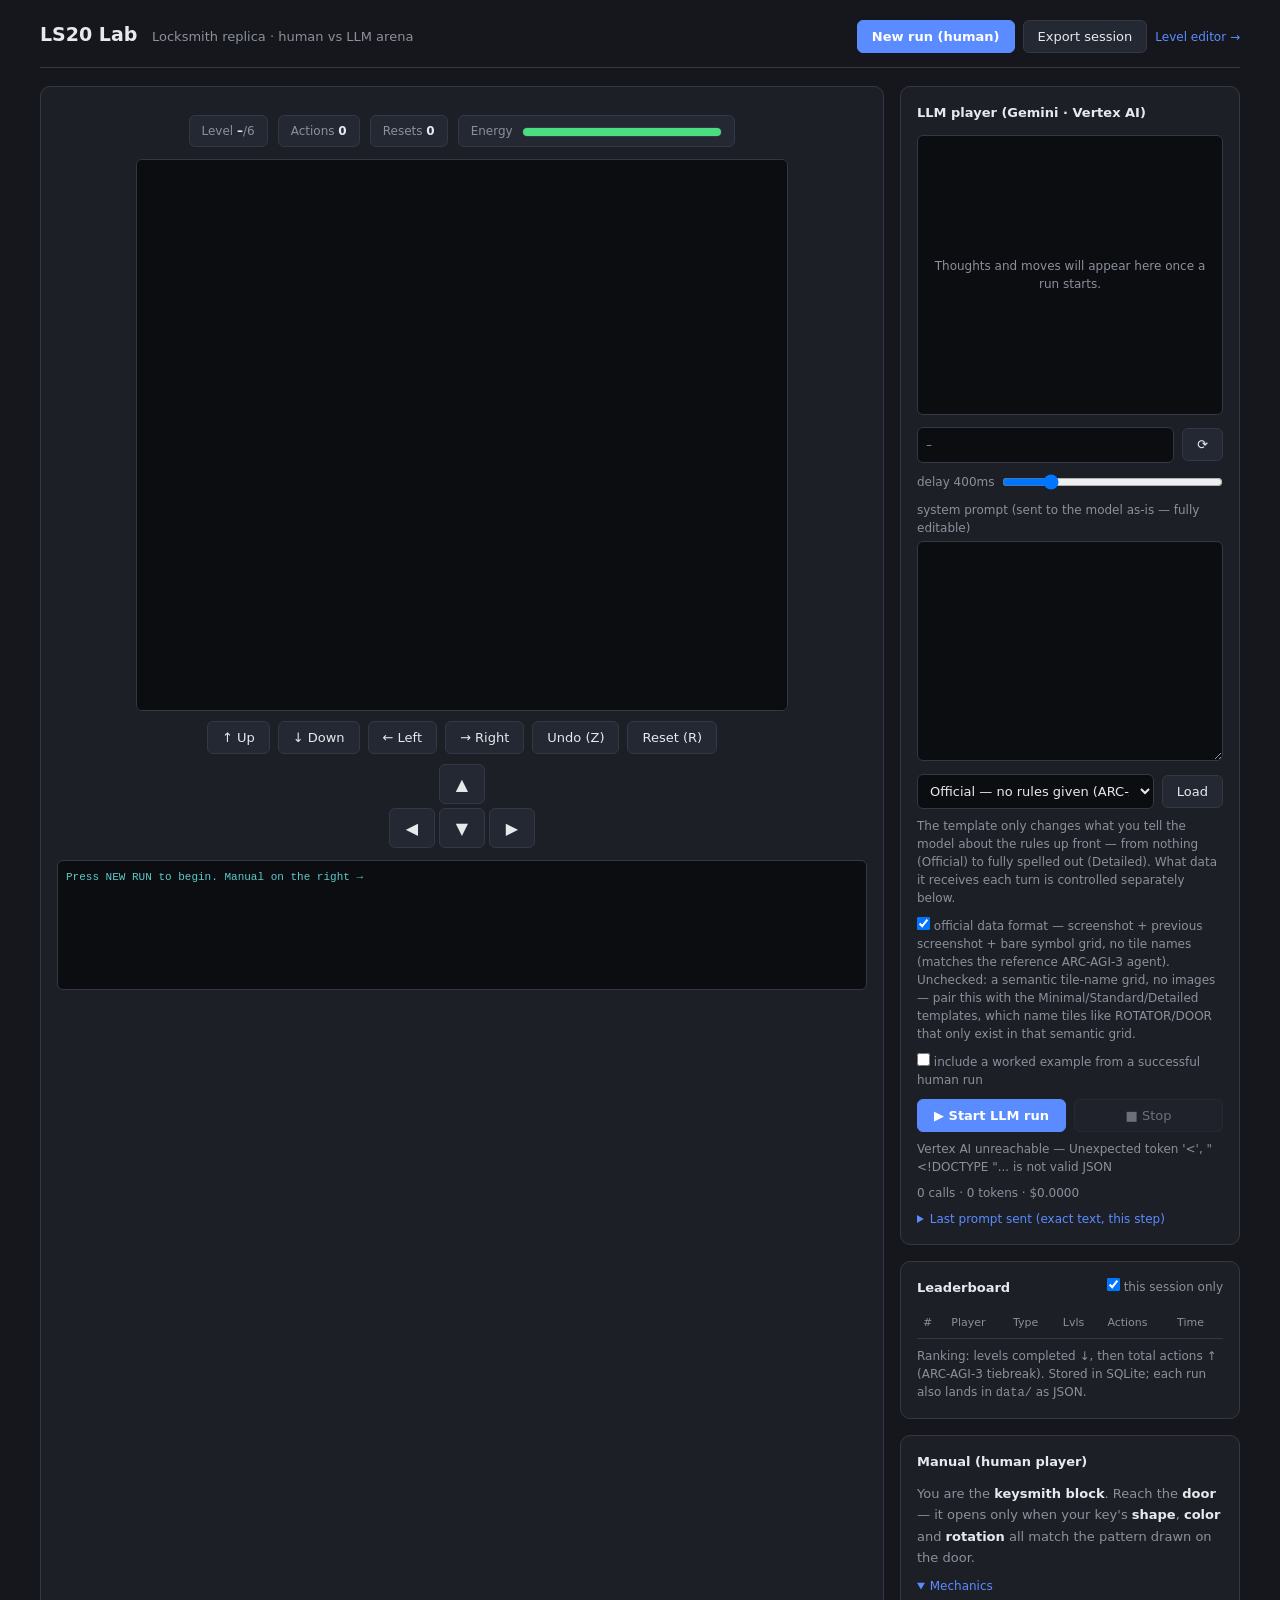
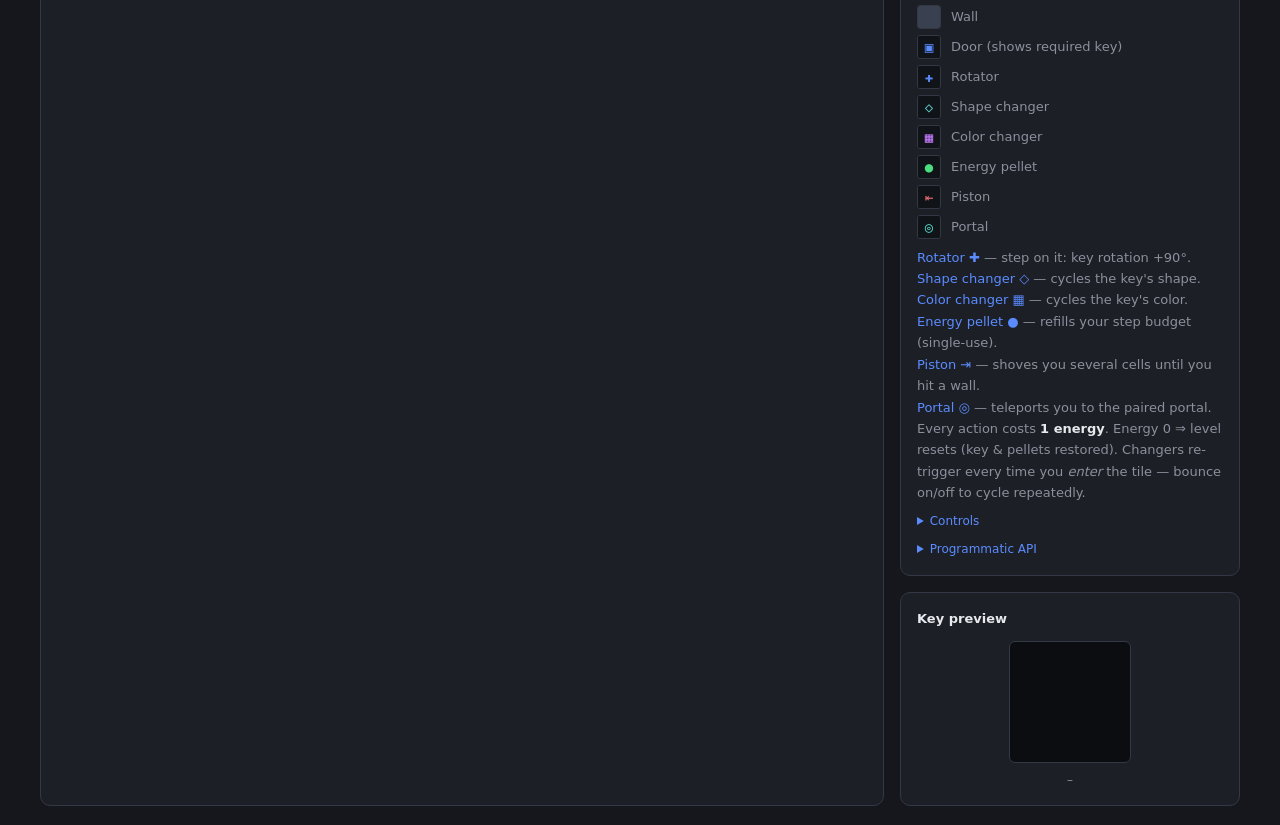
==== commit d242a9e4: "Match the reference ARC-AGI-3 agent's request format by default Replaces the hand-labeled tile-name " ====
--- a/src/static/index.html
+++ b/src/static/index.html
@@ -54,12 +54,27 @@
         <textarea id="olSystemPrompt" style="min-height:220px; font-family:ui-monospace,Consolas,monospace; font-size:12px;"></textarea>
         <div class="row" style="margin-top:6px">
           <select id="olTemplatePicker" class="grow">
+            <option value="official" selected>Official — no rules given (ARC-AGI-3 style)</option>
             <option value="minimal">Minimal — bare rules</option>
-            <option value="standard" selected>Standard — full rules</option>
+            <option value="standard">Standard — full rules</option>
             <option value="detailed">Detailed — rules + edge cases</option>
           </select>
           <button id="olLoadTemplate" title="overwrite the box above with this template">Load</button>
         </div>
+        <div class="small">
+          The template only changes what you tell the model about the rules up front — from nothing
+          (Official) to fully spelled out (Detailed). What data it receives each turn is controlled
+          separately below.
+        </div>
+      </div>
+      <div class="row">
+        <label class="small" style="margin-top:0">
+          <input type="checkbox" id="olOfficialFormat" checked>
+          official data format — screenshot + previous screenshot + bare symbol grid, no tile names
+          (matches the reference ARC-AGI-3 agent). Unchecked: a semantic tile-name grid, no images —
+          pair this with the Minimal/Standard/Detailed templates, which name tiles like ROTATOR/DOOR
+          that only exist in that semantic grid.
+        </label>
       </div>
       <div class="row">
         <label class="small" style="margin-top:0"><input type="checkbox" id="olIncludeExample"> include a worked example from a successful human run</label>
